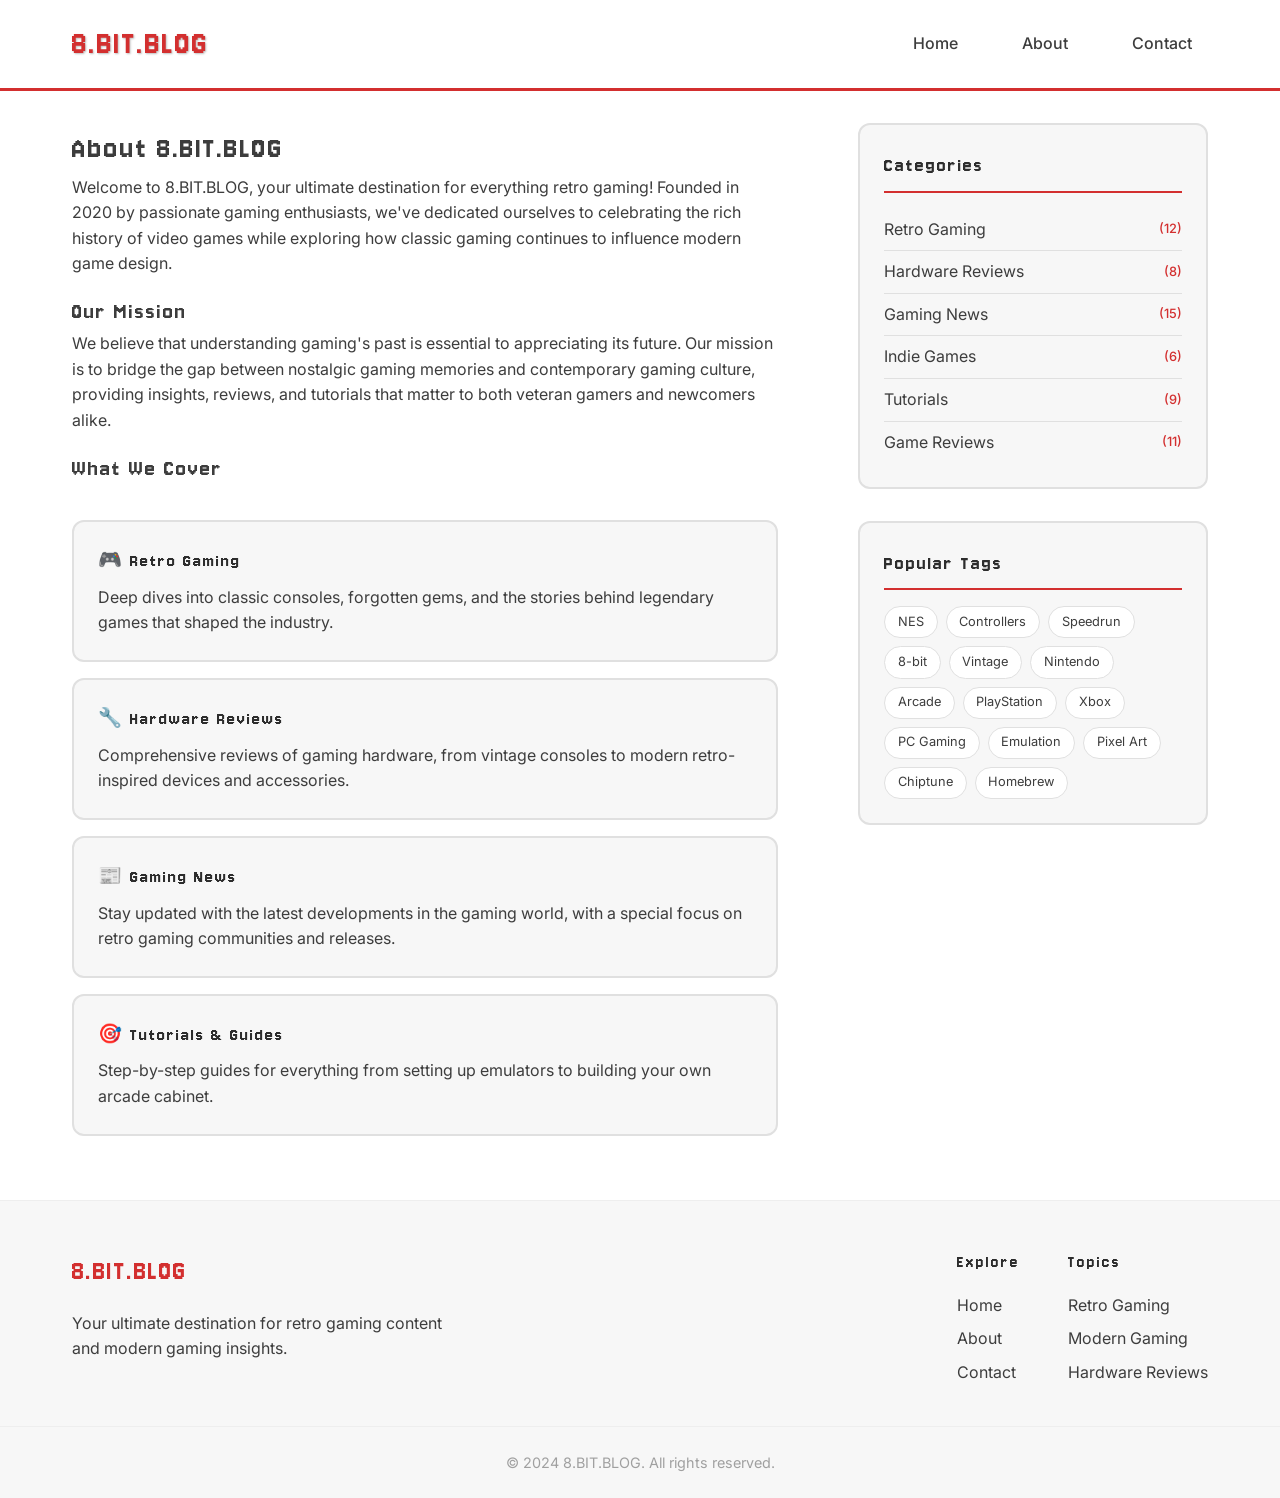
==== about.html @ f7214975 "add initial website structure and pages" ====
<html lang="en">
  <head>
    <meta charset="UTF-8" />
    <meta name="viewport" content="width=device-width, initial-scale=1.0" />
    <title>About - 8.BIT.BLOG</title>
    <link rel="stylesheet" href="assets/styles.css" />
  </head>
  <body>
    <nav class="navbar">
      <div class="nav-container">
        <a href="index.html" class="nav-logo">8.BIT.BLOG</a>
        <ul class="nav-links">
          <li><a href="index.html">Home</a></li>
          <li><a href="about.html">About</a></li>
          <li><a href="contact.html">Contact</a></li>
        </ul>
      </div>
    </nav>

    <div class="content">
      <div class="main-layout">
        <!-- Left Column - About Content -->
        <div class="blog-section">
          <h1>About 8.BIT.BLOG</h1>
          <p>
            Welcome to 8.BIT.BLOG, your ultimate destination for everything
            retro gaming! Founded in 2020 by passionate gaming enthusiasts,
            we've dedicated ourselves to celebrating the rich history of video
            games while exploring how classic gaming continues to influence
            modern game design.
          </p>

          <h2>Our Mission</h2>
          <p>
            We believe that understanding gaming's past is essential to
            appreciating its future. Our mission is to bridge the gap between
            nostalgic gaming memories and contemporary gaming culture, providing
            insights, reviews, and tutorials that matter to both veteran gamers
            and newcomers alike.
          </p>

          <h2>What We Cover</h2>
          <div class="about-topics">
            <div class="topic-item">
              <h3>🎮 Retro Gaming</h3>
              <p>
                Deep dives into classic consoles, forgotten gems, and the
                stories behind legendary games that shaped the industry.
              </p>
            </div>

            <div class="topic-item">
              <h3>🔧 Hardware Reviews</h3>
              <p>
                Comprehensive reviews of gaming hardware, from vintage consoles
                to modern retro-inspired devices and accessories.
              </p>
            </div>

            <div class="topic-item">
              <h3>📰 Gaming News</h3>
              <p>
                Stay updated with the latest developments in the gaming world,
                with a special focus on retro gaming communities and releases.
              </p>
            </div>

            <div class="topic-item">
              <h3>🎯 Tutorials & Guides</h3>
              <p>
                Step-by-step guides for everything from setting up emulators to
                building your own arcade cabinet.
              </p>
            </div>
          </div>
        </div>

        <!-- Right Column - Sidebar -->
        <div class="sidebar-section">
          <!-- Categories -->
          <div class="sidebar-widget">
            <h3>Categories</h3>
            <ul class="category-list">
              <li>
                <a href="#" class="category-item"
                  >Retro Gaming <span class="count">(12)</span></a
                >
              </li>
              <li>
                <a href="#" class="category-item"
                  >Hardware Reviews <span class="count">(8)</span></a
                >
              </li>
              <li>
                <a href="#" class="category-item"
                  >Gaming News <span class="count">(15)</span></a
                >
              </li>
              <li>
                <a href="#" class="category-item"
                  >Indie Games <span class="count">(6)</span></a
                >
              </li>
              <li>
                <a href="#" class="category-item"
                  >Tutorials <span class="count">(9)</span></a
                >
              </li>
              <li>
                <a href="#" class="category-item"
                  >Game Reviews <span class="count">(11)</span></a
                >
              </li>
            </ul>
          </div>

          <!-- Tags -->
          <div class="sidebar-widget">
            <h3>Popular Tags</h3>
            <div class="tag-cloud">
              <a href="#" class="tag">NES</a>
              <a href="#" class="tag">Controllers</a>
              <a href="#" class="tag">Speedrun</a>
              <a href="#" class="tag">8-bit</a>
              <a href="#" class="tag">Vintage</a>
              <a href="#" class="tag">Nintendo</a>
              <a href="#" class="tag">Arcade</a>
              <a href="#" class="tag">PlayStation</a>
              <a href="#" class="tag">Xbox</a>
              <a href="#" class="tag">PC Gaming</a>
              <a href="#" class="tag">Emulation</a>
              <a href="#" class="tag">Pixel Art</a>
              <a href="#" class="tag">Chiptune</a>
              <a href="#" class="tag">Homebrew</a>
            </div>
          </div>
        </div>
      </div>
    </div>

    <footer class="footer">
      <div class="footer-container">
        <div class="footer-brand">
          <h3>8.BIT.BLOG</h3>
          <p>
            Your ultimate destination for retro gaming content and modern gaming
            insights.
          </p>
        </div>

        <div class="footer-links">
          <div class="footer-section">
            <h4>Explore</h4>
            <ul>
              <li><a href="index.html">Home</a></li>
              <li><a href="about.html">About</a></li>
              <li><a href="contact.html">Contact</a></li>
            </ul>
          </div>

          <div class="footer-section">
            <h4>Topics</h4>
            <ul>
              <li><a href="#">Retro Gaming</a></li>
              <li><a href="#">Modern Gaming</a></li>
              <li><a href="#">Hardware Reviews</a></li>
            </ul>
          </div>
        </div>
      </div>

      <div class="footer-bottom">
        <p>&copy; 2024 8.BIT.BLOG. All rights reserved.</p>
      </div>
    </footer>
  </body>
</html>
---- assets/styles.css ----
/* Import fonts from Google Fonts */
@import url("https://fonts.googleapis.com/css2?family=Jersey+10&family=Inter:wght@300;400;500;600&display=swap");

/* Retro Gaming Color Scheme - Inspired by classic NES gamepad */
:root {
  --retro-dark: #2d2d2d;
  --retro-grey: #3d3d3d;
  --retro-light: #f7f7f7;
  --retro-red: #d32f2f;
  --retro-white: #ffffff;
  --retro-shadow: rgba(42, 42, 42, 0.3);
  --retro-letter-spacing: 2px;
}

/* Global styles */
* {
  margin: 0;
  padding: 0;
  box-sizing: border-box;
}
body {
  font-family: "Inter", sans-serif;
  background: var(--retro-white);
  min-height: 100vh;
  color: var(--retro-grey);
  line-height: 1.6;
}
/* Headings */
h1,
h2,
h3,
h4,
h5,
h6 {
  font-weight: normal;
  font-family: "Jersey 10", cursive;
  letter-spacing: var(--retro-letter-spacing);
}

/* Navbar styling */
.navbar {
  background: var(--retro-white);
  border-bottom: 3px solid var(--retro-red);
}

.nav-container {
  max-width: 1200px;
  margin: 0 auto;
  display: flex;
  justify-content: space-between;
  align-items: center;
  padding: 1rem 2rem;
}

.nav-logo {
  font-size: 2.2rem;
  color: var(--retro-red);
  text-decoration: none;
  text-shadow: 1px 1px 2px var(--retro-shadow);
  font-weight: normal;
  font-family: "Jersey 10", cursive;
  letter-spacing: var(--retro-letter-spacing);
}

.nav-links {
  display: flex;
  list-style: none;
  gap: 2rem;
}

.nav-links a {
  color: var(--retro-grey);
  text-decoration: none;
  font-family: "Inter", sans-serif;
  font-weight: 500;
  padding: 0.5rem 1rem;
  transition: all 0.1s ease;
}

.nav-links a:hover {
  color: var(--retro-red);
}

/* Main title styling */
.main-title {
  text-align: center;
  padding: 3rem 2rem;
  background: rgba(255, 255, 255, 0.1);
  margin: 2rem auto;
  max-width: 800px;
  border-radius: 12px;
  border: 3px solid var(--retro-dark);
  box-shadow: 0 8px 16px var(--retro-shadow);
}

.main-title h1 {
  font-size: 3.5rem;
  color: var(--retro-white);
  text-shadow: 3px 3px 0px var(--retro-red);
  margin-bottom: 1rem;
  font-family: "Jersey 10", cursive;
  letter-spacing: 2px;
}

.main-title .subtitle {
  font-size: 1.2rem;
  color: var(--retro-light);
  font-weight: 500;
  text-transform: uppercase;
  letter-spacing: 1px;
}

/* Content area styling */
.content {
  max-width: 1200px;
  margin: 0 auto;
  padding: 2rem;
}

.content p {
  font-family: "Inter", sans-serif;
  font-weight: 400;
  margin-bottom: 1rem;
}

/* Main Layout - Two Column */
.main-layout {
  display: grid;
  grid-template-columns: 1fr 350px;
  gap: 5rem;
  align-items: start;
}

.blog-section {
  min-width: 0; /* Prevents grid overflow */
}

/* Sidebar Section */
.sidebar-section {
  display: flex;
  flex-direction: column;
  gap: 2rem;
}

.sidebar-widget {
  background: var(--retro-light);
  border: 2px solid #e0e0e0;
  border-radius: 12px;
  padding: 1.5rem;
}

.sidebar-widget h3 {
  color: var(--retro-dark);
  margin-bottom: 1rem;
  font-size: 1.3rem;
  border-bottom: 2px solid var(--retro-red);
  padding-bottom: 0.5rem;
}

/* Categories */
.category-list {
  list-style: none;
  padding: 0;
  margin: 0;
}

.category-list li {
  border-bottom: 1px solid #e0e0e0;
  padding: 0.5rem 0;
}

.category-list li:last-child {
  border-bottom: none;
}

.category-item {
  font-family: 'Inter', sans-serif;
  color: var(--retro-grey);
  text-decoration: none;
  display: flex;
  justify-content: space-between;
  align-items: center;
  transition: color 0.2s ease;
}

.category-item:hover {
  color: var(--retro-red);
}

.count {
  font-size: 0.8rem;
  color: var(--retro-red);
  font-weight: 500;
}

/* Tag Cloud */
.tag-cloud {
  display: flex;
  flex-wrap: wrap;
  gap: 0.5rem;
}

.tag {
  font-family: 'Inter', sans-serif;
  background: var(--retro-white);
  color: var(--retro-grey);
  padding: 0.3rem 0.8rem;
  border-radius: 20px;
  text-decoration: none;
  font-size: 0.8rem;
  border: 1px solid #e0e0e0;
  transition: all 0.2s ease;
}

.tag:hover {
  background: var(--retro-red);
  color: var(--retro-white);
  border-color: var(--retro-red);
}


/* About Page Specific Styles */
.about-topics {
  margin: 2rem 0;
}

.topic-item {
  background: var(--retro-light);
  border: 2px solid #e0e0e0;
  border-radius: 12px;
  padding: 1.5rem;
  margin-bottom: 1rem;
  transition: all 0.3s ease;
}

.topic-item:hover {
  border-color: var(--retro-red);
  transform: translateY(-2px);
  box-shadow: 0 4px 12px rgba(0, 0, 0, 0.1);
}

.topic-item h3 {
  color: var(--retro-dark);
  margin-bottom: 0.5rem;
  font-size: 1.2rem;
}

.topic-item p {
  font-family: 'Inter', sans-serif;
  color: var(--retro-grey);
  line-height: 1.6;
  margin: 0;
}

/* Contact Form Styles */
.contact-form-section {
  margin: 2rem 0;
  background: var(--retro-light);
  border: 2px solid #e0e0e0;
  border-radius: 12px;
  padding: 2rem;
}

.contact-form-section h2 {
  margin-bottom: 1.5rem;
  color: var(--retro-dark);
}

.contact-form {
  display: flex;
  flex-direction: column;
  gap: 1.5rem;
}

.form-row {
  display: grid;
  grid-template-columns: 1fr 1fr;
  gap: 1rem;
}

.form-group {
  display: flex;
  flex-direction: column;
}

.form-group label {
  font-family: 'Inter', sans-serif;
  color: var(--retro-dark);
  font-weight: 500;
  margin-bottom: 0.5rem;
  font-size: 0.9rem;
}

.form-group input,
.form-group select,
.form-group textarea {
  font-family: 'Inter', sans-serif;
  padding: 0.8rem;
  border: 2px solid #e0e0e0;
  border-radius: 6px;
  font-size: 0.9rem;
  transition: border-color 0.2s ease;
  background: var(--retro-white);
}

.form-group input:focus,
.form-group select:focus,
.form-group textarea:focus {
  outline: none;
  border-color: var(--retro-red);
}

.form-group textarea {
  resize: vertical;
  min-height: 120px;
}

.checkbox-group {
  flex-direction: row;
  align-items: center;
  gap: 0.5rem;
}

.checkbox-label {
  display: flex;
  align-items: center;
  gap: 0.5rem;
  cursor: pointer;
  font-size: 0.9rem;
}

.checkbox-label input[type="checkbox"] {
  width: 18px;
  height: 18px;
  margin: 0;
}

.contact-submit-btn {
  background: var(--retro-red);
  color: var(--retro-white);
  padding: 1rem 2rem;
  border: none;
  border-radius: 6px;
  font-family: 'Inter', sans-serif;
  font-weight: 600;
  font-size: 1rem;
  cursor: pointer;
  transition: all 0.2s ease;
  align-self: flex-start;
  box-shadow: 0 4px 0 #b71c1c;
}

.contact-submit-btn:hover {
  transform: translateY(-2px);
  box-shadow: 0 6px 0 #b71c1c;
}

.contact-submit-btn:active {
  transform: translateY(2px);
  box-shadow: 0 2px 0 #b71c1c;
}

.contact-link {
  color: var(--retro-red);
  text-decoration: none;
  font-weight: 500;
  font-family: 'Inter', sans-serif;
  font-size: 0.9rem;
  margin-top: 0.5rem;
  display: inline-block;
}

.contact-link:hover {
  text-decoration: underline;
}

/* NES Gamepad Card Styling */
.gamepad-card {
  display: flex;
  align-items: center;
  background: var(--retro-light);
  border: 2px solid var(--retro-grey);
  border-radius: 16px;
  padding: 2rem;
  margin: 2rem 0;
  gap: 2rem;
  max-width: 800px;
}

/* Left side - D-Pad */
.card-left {
  flex: 0 0 80px;
  display: flex;
  justify-content: center;
  align-items: center;
}

.dpad {
  position: relative;
  width: 60px;
  height: 60px;
}

.dpad-horizontal,
.dpad-vertical {
  background: var(--retro-grey);
  position: absolute;
  border-radius: 4px;
}

.dpad-horizontal {
  width: 60px;
  height: 20px;
  top: 50%;
  left: 0;
  transform: translateY(-50%);
}

.dpad-vertical {
  width: 20px;
  height: 60px;
  left: 50%;
  top: 0;
  transform: translateX(-50%);
}

/* Center content */
.card-content {
  flex: 1;
  padding: 0 1rem;
}

.card-content h3 {
  color: var(--retro-dark);
  margin-bottom: 0.5rem;
  font-size: 1.4rem;
}

.card-content p {
  color: var(--retro-grey);
  margin: 0;
  line-height: 1.5;
}

/* Right side - Action buttons */
.card-right {
  flex: 0 0 80px;
  display: flex;
  justify-content: center;
  align-items: center;
}

.action-buttons {
  display: flex;
  flex-direction: column;
  gap: 0.8rem;
}

.action-btn {
  width: 50px;
  height: 50px;
  border-radius: 50%;
  border: 3px solid var(--retro-red);
  background: var(--retro-red);
  color: var(--retro-white);
  font-family: "Inter", sans-serif;
  font-weight: 600;
  cursor: pointer;
  transition: all 0.2s ease;
  display: flex;
  align-items: center;
  justify-content: center;
  box-shadow: 0 5px 0 #b71c1c;
}

.action-btn:active {
  transform: translateY(3px);
  box-shadow: 0 2px 0 #b71c1c;
}

.action-btn .arrow {
  font-size: 1.2rem;
  font-weight: bold;
}

.action-btn .initials {
  font-size: 0.9rem;
  font-weight: 600;
}

/* Author button styling */
.author-btn {
  background: var(--retro-white);
  color: var(--retro-red);
  border: 3px solid var(--retro-red);
  box-shadow: 0 5px 0 #b71c1c;
}

.author-btn:hover {
  background: var(--retro-red);
  color: var(--retro-white);
}

/* Gaming Hints Section */
.hints-section {
  background: var(--retro-light);
  border-top: 1px solid #eee;
  border-bottom: 1px solid #eee;
  margin-top: 4rem;
  padding: 4rem 0;
}

.hints-container {
  max-width: 1200px;
  margin: 0 auto;
  padding: 0 2rem;
  text-align: center;
}

.hints-section h2 {
  color: var(--retro-dark);
  font-size: 2.5rem;
  margin-bottom: 1rem;
}

.hints-subtitle {
  font-family: "Inter", sans-serif;
  color: var(--retro-grey);
  font-size: 1.1rem;
  margin-bottom: 3rem;
  max-width: 600px;
  margin-left: auto;
  margin-right: auto;
}

.hints-grid {
  display: grid;
  grid-template-columns: repeat(auto-fit, minmax(250px, 1fr));
  gap: 2rem;
  margin-top: 3rem;
}

.hint-card {
  background: var(--retro-white);
  border: 2px solid #e0e0e0;
  border-radius: 12px;
  padding: 2rem 1.5rem;
  text-align: center;
  transition: all 0.3s ease;
  cursor: pointer;
}

.hint-card:hover {
  border-color: var(--retro-red);
  transform: translateY(-4px);
  box-shadow: 0 8px 24px rgba(0, 0, 0, 0.1);
}

.hint-icon {
  font-size: 2.5rem;
  margin-bottom: 1rem;
  display: block;
}

.hint-card h3 {
  color: var(--retro-dark);
  margin-bottom: 1rem;
  font-size: 1.3rem;
}

.hint-card p {
  font-family: "Inter", sans-serif;
  color: var(--retro-grey);
  line-height: 1.6;
  margin: 0;
}

/* Events Section */
.events-section {
  background: var(--retro-white);
  padding: 4rem 0;
}

.events-container {
  max-width: 1200px;
  margin: 0 auto;
  padding: 0 2rem;
  text-align: center;
}

.events-section h2 {
  color: var(--retro-dark);
  font-size: 2.5rem;
  margin-bottom: 1rem;
}

.events-subtitle {
  font-family: 'Inter', sans-serif;
  color: var(--retro-grey);
  font-size: 1.1rem;
  margin-bottom: 3rem;
  max-width: 600px;
  margin-left: auto;
  margin-right: auto;
}

.events-timeline {
  display: flex;
  flex-direction: column;
  gap: 2rem;
  max-width: 700px;
  margin: 0 auto;
  text-align: left;
}

.event-item {
  display: flex;
  gap: 1.5rem;
  align-items: flex-start;
  padding: 1.5rem;
  background: var(--retro-light);
  border-radius: 12px;
  border: 2px solid #e0e0e0;
  transition: all 0.3s ease;
}

.event-item:hover {
  border-color: var(--retro-red);
  transform: translateY(-2px);
  box-shadow: 0 8px 24px rgba(0, 0, 0, 0.1);
}

.event-date {
  flex: 0 0 80px;
  text-align: center;
  background: var(--retro-red);
  color: var(--retro-white);
  border-radius: 8px;
  padding: 1rem 0.5rem;
  display: flex;
  flex-direction: column;
  justify-content: center;
}

.event-date .month {
  font-family: 'Inter', sans-serif;
  font-size: 0.8rem;
  font-weight: 600;
  text-transform: uppercase;
  letter-spacing: 1px;
}

.event-date .day {
  font-family: 'Jersey 10', cursive;
  font-size: 1.8rem;
  font-weight: normal;
  line-height: 1;
}

.event-content {
  flex: 1;
}

.event-content h3 {
  color: var(--retro-dark);
  margin-bottom: 0.5rem;
  font-size: 1.3rem;
}

.event-content p {
  font-family: 'Inter', sans-serif;
  color: var(--retro-grey);
  line-height: 1.6;
  margin-bottom: 0.5rem;
}

.event-location {
  font-family: 'Inter', sans-serif;
  color: var(--retro-red);
  font-size: 0.9rem;
  font-weight: 500;
}

/* Footer Styling */
.footer {
  border-top: 1px solid #eee;
  background: var(--retro-light);
  color: var(--retro-dark);
  margin-top: 0;
}

.footer-container {
  max-width: 1200px;
  margin: 0 auto;
  padding: 3rem 2rem 2rem;
  display: grid;
  grid-template-columns: 1fr 1fr;
  gap: 3rem;
  align-items: start;
}

.footer-brand h3 {
  color: var(--retro-red);
  margin-bottom: 1rem;
  font-size: 1.8rem;
}

.footer-brand p {
  font-family: "Inter", sans-serif;
  color: var(--retro-grey);
  line-height: 1.6;
  max-width: 400px;
}

.footer-links {
  display: flex;
  gap: 3rem;
  justify-content: flex-end;
}

.footer-section h4 {
  color: var(--retro-dark);
  margin-bottom: 1rem;
  font-size: 1.1rem;
}

.footer-section ul {
  list-style: none;
  padding: 0;
}

.footer-section li {
  margin-bottom: 0.5rem;
}

.footer-section a {
  color: var(--retro-grey);
  text-decoration: none;
  font-family: "Inter", sans-serif;
  font-weight: 400;
  transition: color 0.2s ease;
}

.footer-section a:hover {
  color: var(--retro-red);
}

.footer-bottom {
  border-top: 1px solid #eee;
  padding: 1.5rem 2rem;
  text-align: center;
}

.footer-bottom p {
  font-family: "Inter", sans-serif;
  color: #a0a0a0;
  margin: 0;
  font-size: 0.9rem;
}

/* Responsive design */
@media (max-width: 768px) {
  .nav-container {
    flex-direction: column;
    gap: 1rem;
  }

  .nav-links {
    gap: 1rem;
  }

  .main-title h1 {
    font-size: 2.5rem;
  }

  .navbar {
    padding: 1rem;
  }

  /* Responsive main layout */
  .main-layout {
    grid-template-columns: 1fr;
    gap: 2rem;
  }

  .sidebar-section {
    order: -1; /* Move sidebar above blog content on mobile */
  }

  .sidebar-widget {
    padding: 1rem;
  }

  .tag-cloud {
    gap: 0.3rem;
  }

  .tag {
    font-size: 0.75rem;
    padding: 0.25rem 0.6rem;
  }

  /* Responsive contact form */
  .contact-form-section {
    padding: 1.5rem;
  }

  .form-row {
    grid-template-columns: 1fr;
    gap: 0;
  }

  /* Responsive gamepad card */
  .gamepad-card {
    flex-direction: column;
    text-align: center;
    padding: 1.5rem;
    gap: 1.5rem;
  }

  .card-left,
  .card-right {
    flex: none;
  }

  .action-buttons {
    flex-direction: row;
    justify-content: center;
    gap: 1rem;
  }

  .dpad {
    width: 50px;
    height: 50px;
  }

  .dpad-horizontal {
    width: 50px;
    height: 16px;
  }

  .dpad-vertical {
    width: 16px;
    height: 50px;
  }

  /* Responsive hints section */
  .hints-section {
    padding: 3rem 0;
  }

  .hints-container {
    padding: 0 1rem;
  }

  .hints-section h2 {
    font-size: 2rem;
  }

  .hints-grid {
    grid-template-columns: 1fr;
    gap: 1.5rem;
  }

  .hint-card {
    padding: 1.5rem;
  }

  /* Responsive events section */
  .events-section {
    padding: 3rem 0;
  }

  .events-container {
    padding: 0 1rem;
  }

  .events-section h2 {
    font-size: 2rem;
  }

  .events-timeline {
    max-width: 100%;
  }

  .event-item {
    padding: 1.2rem;
    gap: 1rem;
  }

  .event-date {
    flex: 0 0 70px;
    padding: 0.8rem 0.5rem;
  }

  .event-date .day {
    font-size: 1.5rem;
  }

  /* Responsive footer */
  .footer-container {
    grid-template-columns: 1fr;
    gap: 2rem;
    padding: 2rem 1rem 1.5rem;
  }

  .footer-links {
    justify-content: flex-start;
    gap: 2rem;
  }

  .footer-bottom {
    padding: 1rem;
  }
}
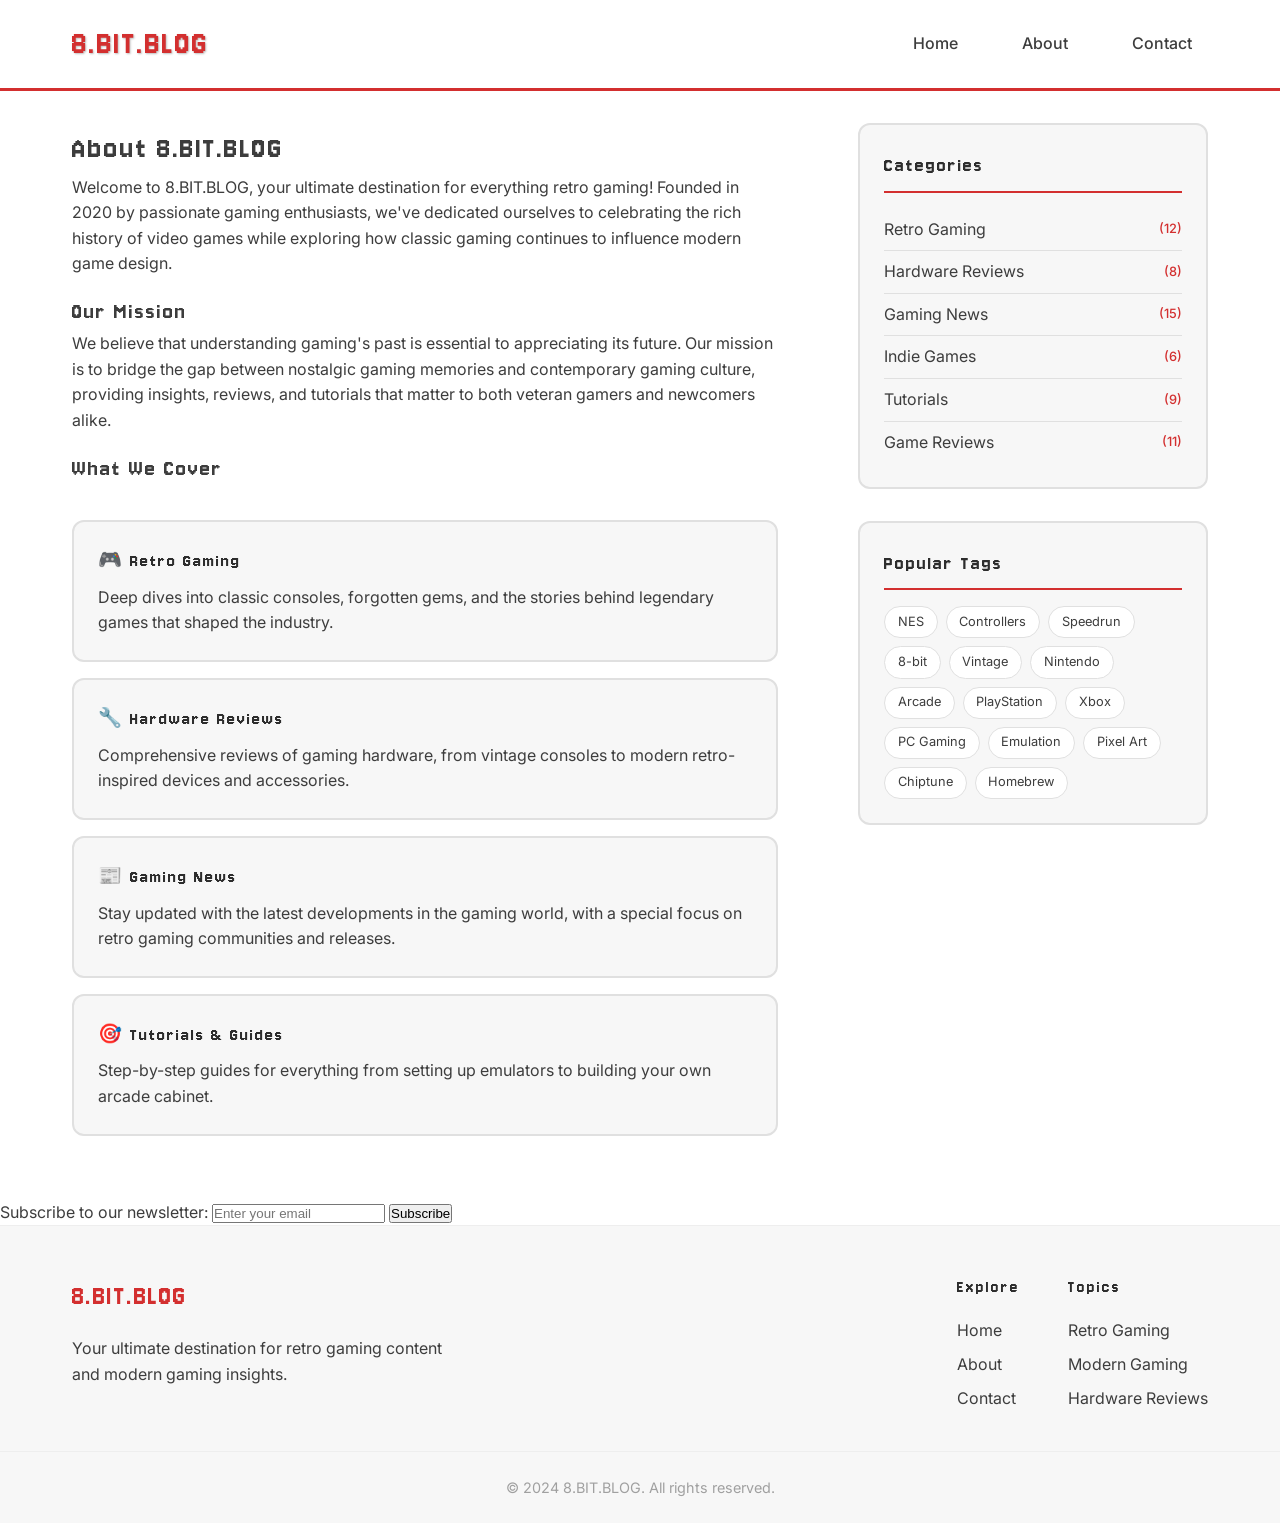
==== commit 95e7d7ca: "add newsletter html form" ====
--- a/about.html
+++ b/about.html
@@ -138,6 +138,20 @@
       </div>
     </div>
 
+    <section class="newsletter">
+      <form action="">
+        <label for="email">Subscribe to our newsletter:</label>
+        <input
+          type="email"
+          id="email"
+          placeholder="Enter your email"
+          name="email"
+          required
+        />
+        <button type="submit">Subscribe</button>
+      </form>
+    </section>
+
     <footer class="footer">
       <div class="footer-container">
         <div class="footer-brand">
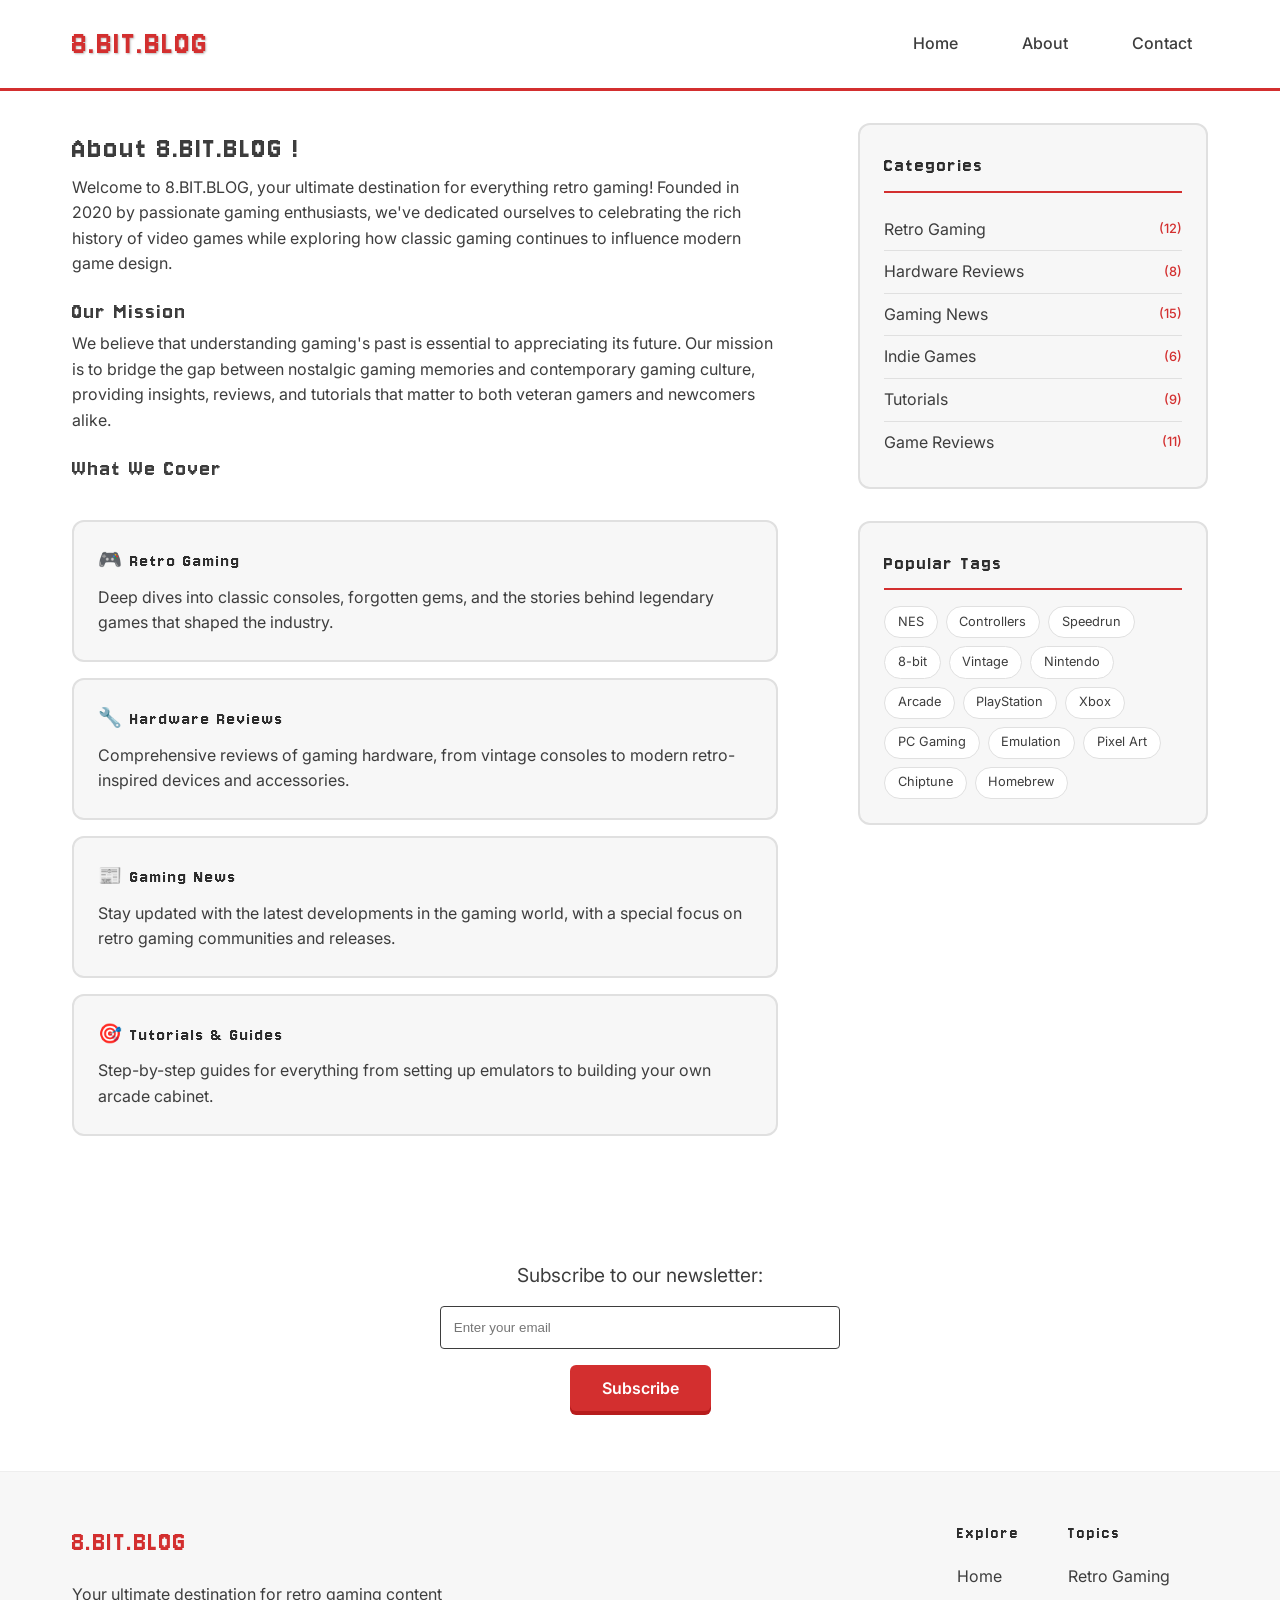
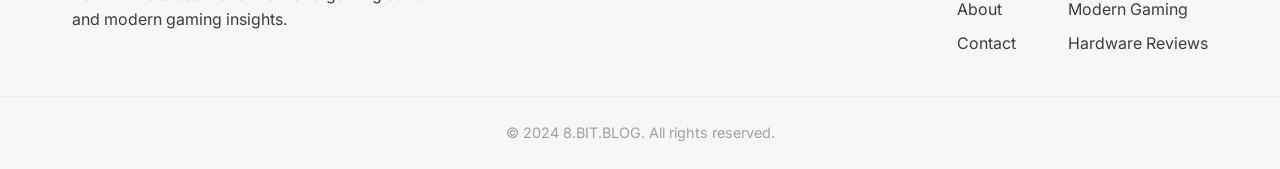
==== commit a79671cc: "add ! to the h1 in the about page" ====
--- a/about.html
+++ b/about.html
@@ -21,7 +21,7 @@
       <div class="main-layout">
         <!-- Left Column - About Content -->
         <div class="blog-section">
-          <h1>About 8.BIT.BLOG</h1>
+          <h1>About 8.BIT.BLOG !</h1>
           <p>
             Welcome to 8.BIT.BLOG, your ultimate destination for everything
             retro gaming! Founded in 2020 by passionate gaming enthusiasts,
--- a/assets/styles.css
+++ b/assets/styles.css
@@ -174,7 +174,7 @@
 }
 
 .category-item {
-  font-family: 'Inter', sans-serif;
+  font-family: "Inter", sans-serif;
   color: var(--retro-grey);
   text-decoration: none;
   display: flex;
@@ -201,7 +201,7 @@
 }
 
 .tag {
-  font-family: 'Inter', sans-serif;
+  font-family: "Inter", sans-serif;
   background: var(--retro-white);
   color: var(--retro-grey);
   padding: 0.3rem 0.8rem;
@@ -218,7 +218,6 @@
   border-color: var(--retro-red);
 }
 
-
 /* About Page Specific Styles */
 .about-topics {
   margin: 2rem 0;
@@ -246,7 +245,7 @@
 }
 
 .topic-item p {
-  font-family: 'Inter', sans-serif;
+  font-family: "Inter", sans-serif;
   color: var(--retro-grey);
   line-height: 1.6;
   margin: 0;
@@ -284,7 +283,7 @@
 }
 
 .form-group label {
-  font-family: 'Inter', sans-serif;
+  font-family: "Inter", sans-serif;
   color: var(--retro-dark);
   font-weight: 500;
   margin-bottom: 0.5rem;
@@ -294,7 +293,7 @@
 .form-group input,
 .form-group select,
 .form-group textarea {
-  font-family: 'Inter', sans-serif;
+  font-family: "Inter", sans-serif;
   padding: 0.8rem;
   border: 2px solid #e0e0e0;
   border-radius: 6px;
@@ -341,7 +340,7 @@
   padding: 1rem 2rem;
   border: none;
   border-radius: 6px;
-  font-family: 'Inter', sans-serif;
+  font-family: "Inter", sans-serif;
   font-weight: 600;
   font-size: 1rem;
   cursor: pointer;
@@ -364,7 +363,7 @@
   color: var(--retro-red);
   text-decoration: none;
   font-weight: 500;
-  font-family: 'Inter', sans-serif;
+  font-family: "Inter", sans-serif;
   font-size: 0.9rem;
   margin-top: 0.5rem;
   display: inline-block;
@@ -595,7 +594,7 @@
 }
 
 .events-subtitle {
-  font-family: 'Inter', sans-serif;
+  font-family: "Inter", sans-serif;
   color: var(--retro-grey);
   font-size: 1.1rem;
   margin-bottom: 3rem;
@@ -643,7 +642,7 @@
 }
 
 .event-date .month {
-  font-family: 'Inter', sans-serif;
+  font-family: "Inter", sans-serif;
   font-size: 0.8rem;
   font-weight: 600;
   text-transform: uppercase;
@@ -651,7 +650,7 @@
 }
 
 .event-date .day {
-  font-family: 'Jersey 10', cursive;
+  font-family: "Jersey 10", cursive;
   font-size: 1.8rem;
   font-weight: normal;
   line-height: 1;
@@ -668,14 +667,14 @@
 }
 
 .event-content p {
-  font-family: 'Inter', sans-serif;
+  font-family: "Inter", sans-serif;
   color: var(--retro-grey);
   line-height: 1.6;
   margin-bottom: 0.5rem;
 }
 
 .event-location {
-  font-family: 'Inter', sans-serif;
+  font-family: "Inter", sans-serif;
   color: var(--retro-red);
   font-size: 0.9rem;
   font-weight: 500;
@@ -758,6 +757,51 @@
   font-size: 0.9rem;
 }
 
+.newsletter form {
+  padding: 60px;
+  display: flex;
+  flex-direction: column;
+  align-items: center;
+}
+
+.newsletter label {
+  margin-bottom: 1rem;
+  font-size: 1.2rem;
+}
+
+.newsletter input[type="email"] {
+  padding: 0.8rem;
+  border: 1px solid var(--retro-grey);
+  border-radius: 4px;
+  margin-bottom: 1rem;
+  width: 100%;
+  max-width: 400px;
+}
+
+.newsletter button {
+  background: var(--retro-red);
+  color: var(--retro-white);
+  padding: 0.8rem 2rem;
+  border: none;
+  border-radius: 6px;
+  font-family: "Inter", sans-serif;
+  font-weight: 600;
+  font-size: 1rem;
+  cursor: pointer;
+  transition: all 0.2s ease;
+  box-shadow: 0 4px 0 #b71c1c;
+}
+
+.newsletter button:hover {
+  transform: translateY(-2px);
+  box-shadow: 0 6px 0 #b71c1c;
+}
+
+.newsletter button:active {
+  transform: translateY(2px);
+  box-shadow: 0 2px 0 #b71c1c;
+}
+
 /* Responsive design */
 @media (max-width: 768px) {
   .nav-container {
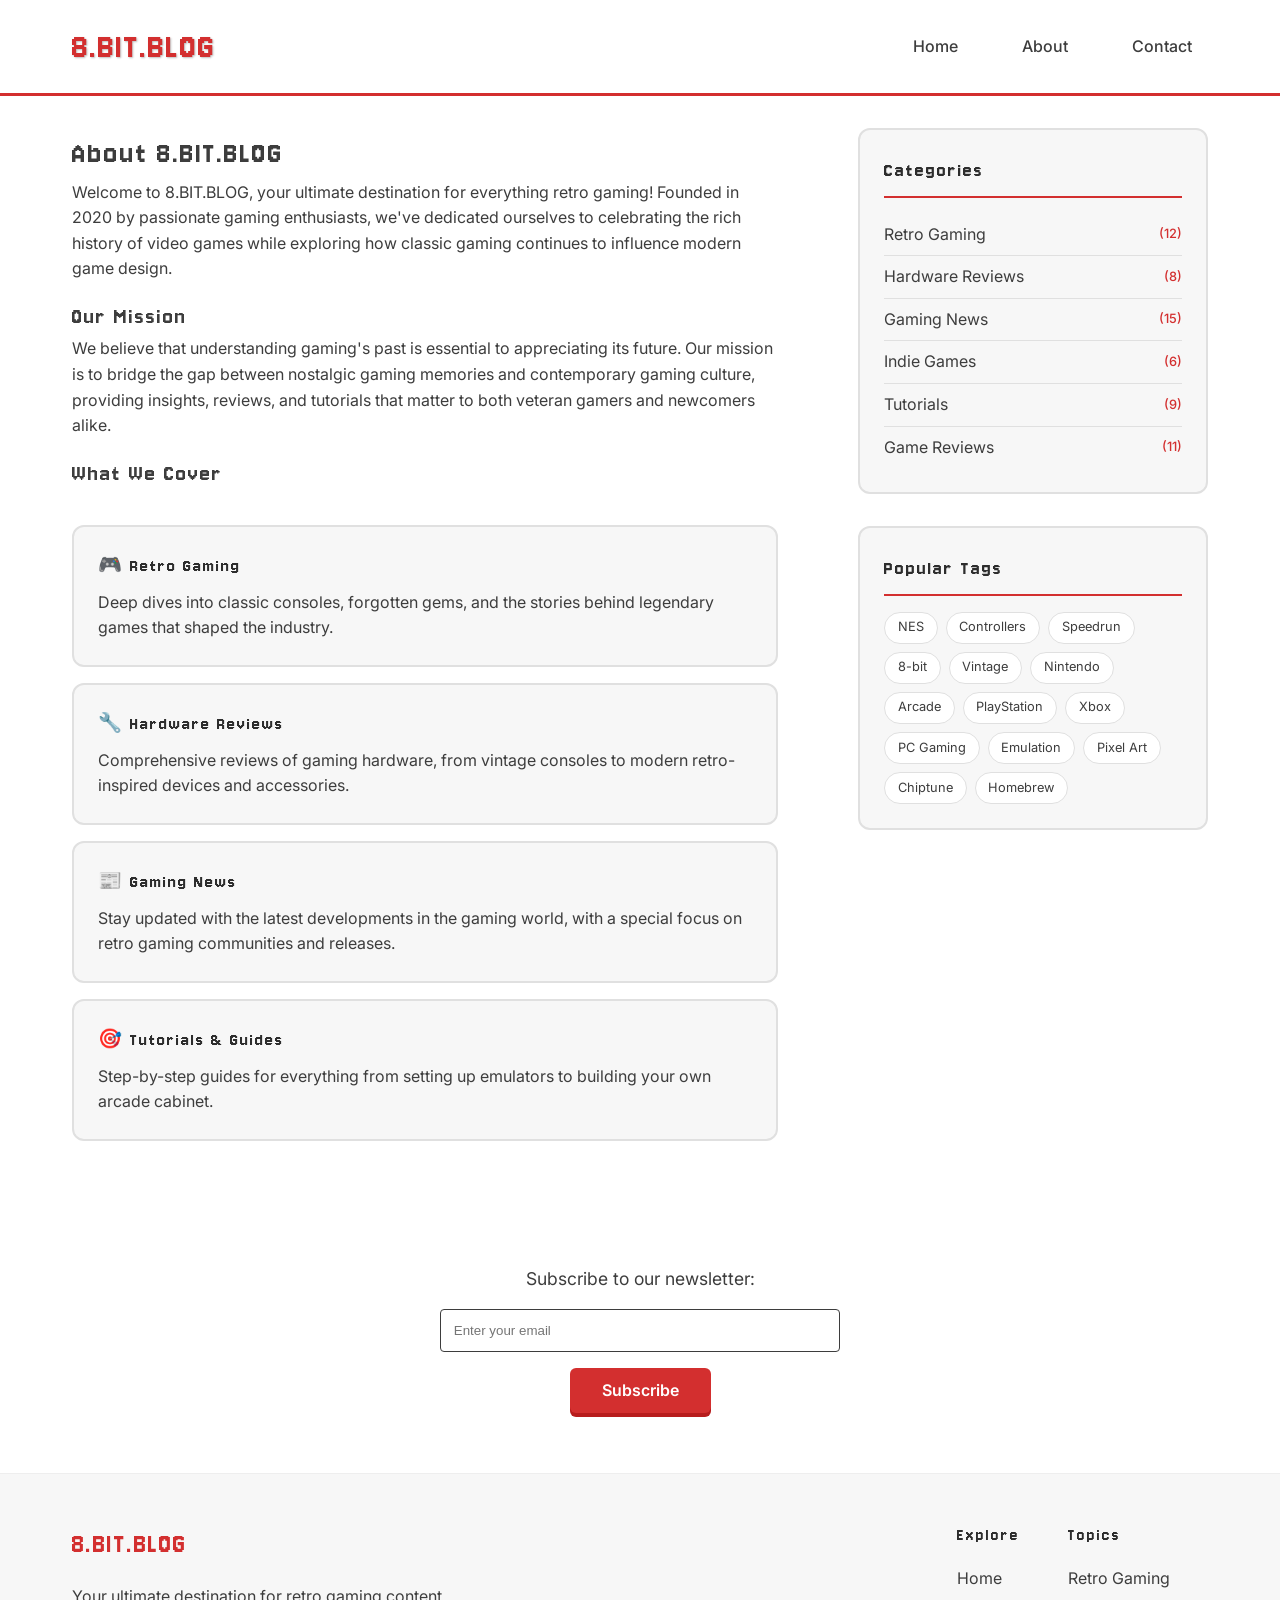
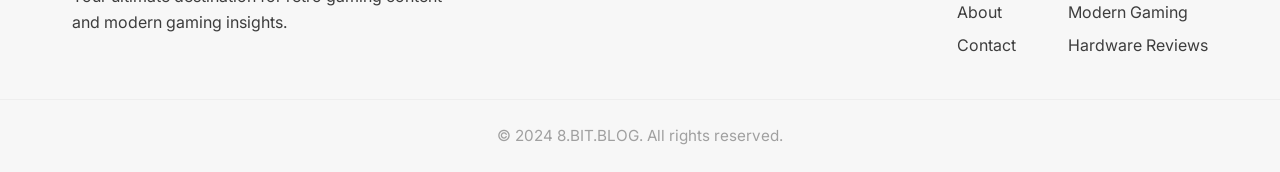
==== commit ac0748ef: "update the about page" ====
--- a/about.html
+++ b/about.html
@@ -21,7 +21,7 @@
       <div class="main-layout">
         <!-- Left Column - About Content -->
         <div class="blog-section">
-          <h1>About 8.BIT.BLOG !</h1>
+          <h1>About 8.BIT.BLOG</h1>
           <p>
             Welcome to 8.BIT.BLOG, your ultimate destination for everything
             retro gaming! Founded in 2020 by passionate gaming enthusiasts,
--- a/assets/styles.css
+++ b/assets/styles.css
@@ -53,7 +53,7 @@
 }
 
 .nav-logo {
-  font-size: 2.2rem;
+  font-size: 2.4rem;
   color: var(--retro-red);
   text-decoration: none;
   text-shadow: 1px 1px 2px var(--retro-shadow);
@@ -754,7 +754,7 @@
   font-family: "Inter", sans-serif;
   color: #a0a0a0;
   margin: 0;
-  font-size: 0.9rem;
+  font-size: 0.954rem;
 }
 
 .newsletter form {
@@ -766,7 +766,7 @@
 
 .newsletter label {
   margin-bottom: 1rem;
-  font-size: 1.2rem;
+  font-size: 1.1rem;
 }
 
 .newsletter input[type="email"] {
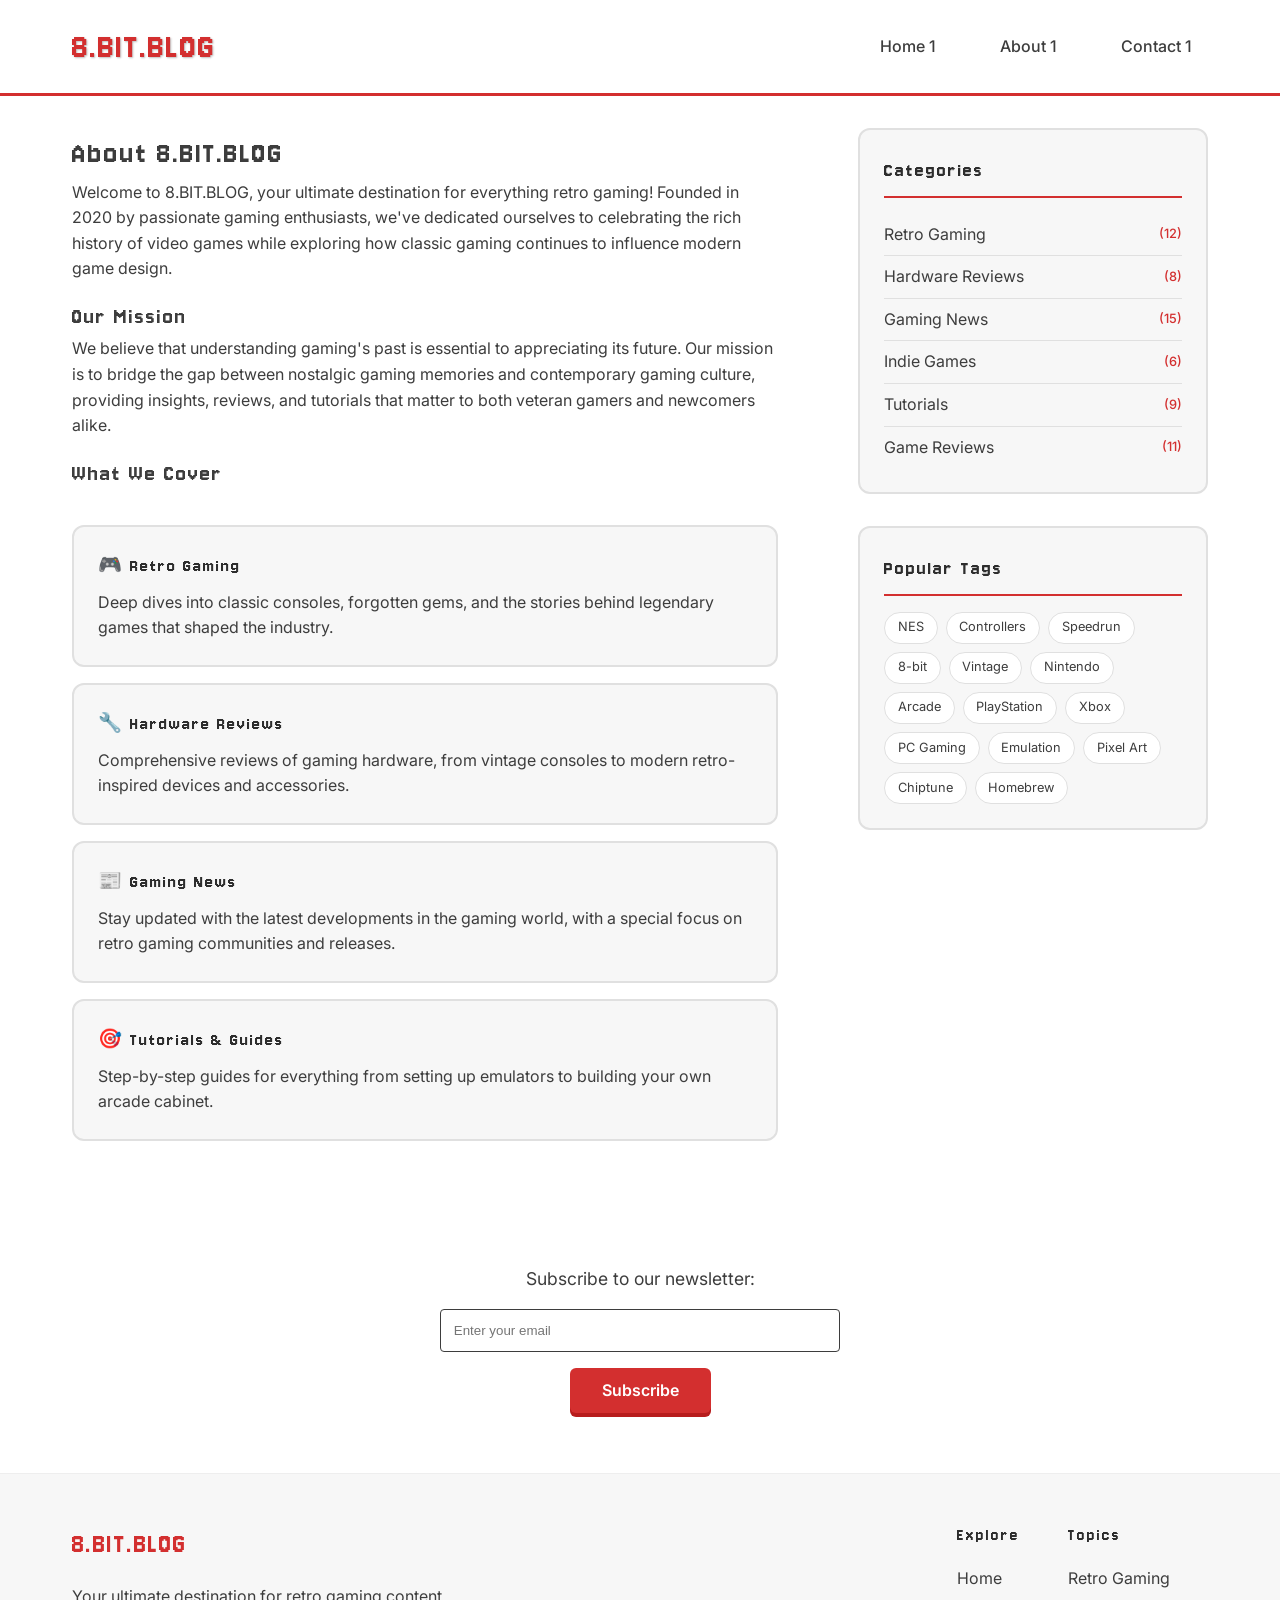
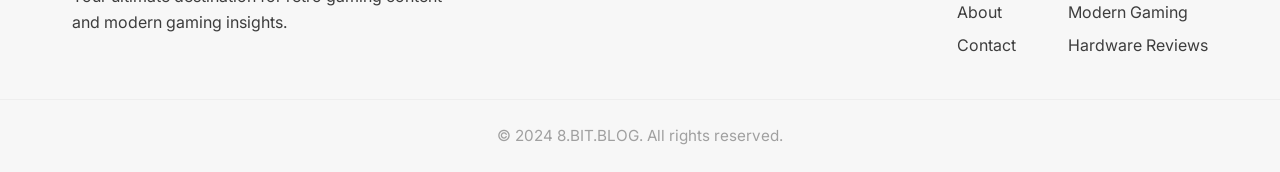
==== commit 7aaa3116: "add 1 to links in about page" ====
--- a/about.html
+++ b/about.html
@@ -10,9 +10,9 @@
       <div class="nav-container">
         <a href="index.html" class="nav-logo">8.BIT.BLOG</a>
         <ul class="nav-links">
-          <li><a href="index.html">Home</a></li>
-          <li><a href="about.html">About</a></li>
-          <li><a href="contact.html">Contact</a></li>
+          <li><a href="index.html">Home 1</a></li>
+          <li><a href="about.html">About 1</a></li>
+          <li><a href="contact.html">Contact 1</a></li>
         </ul>
       </div>
     </nav>
